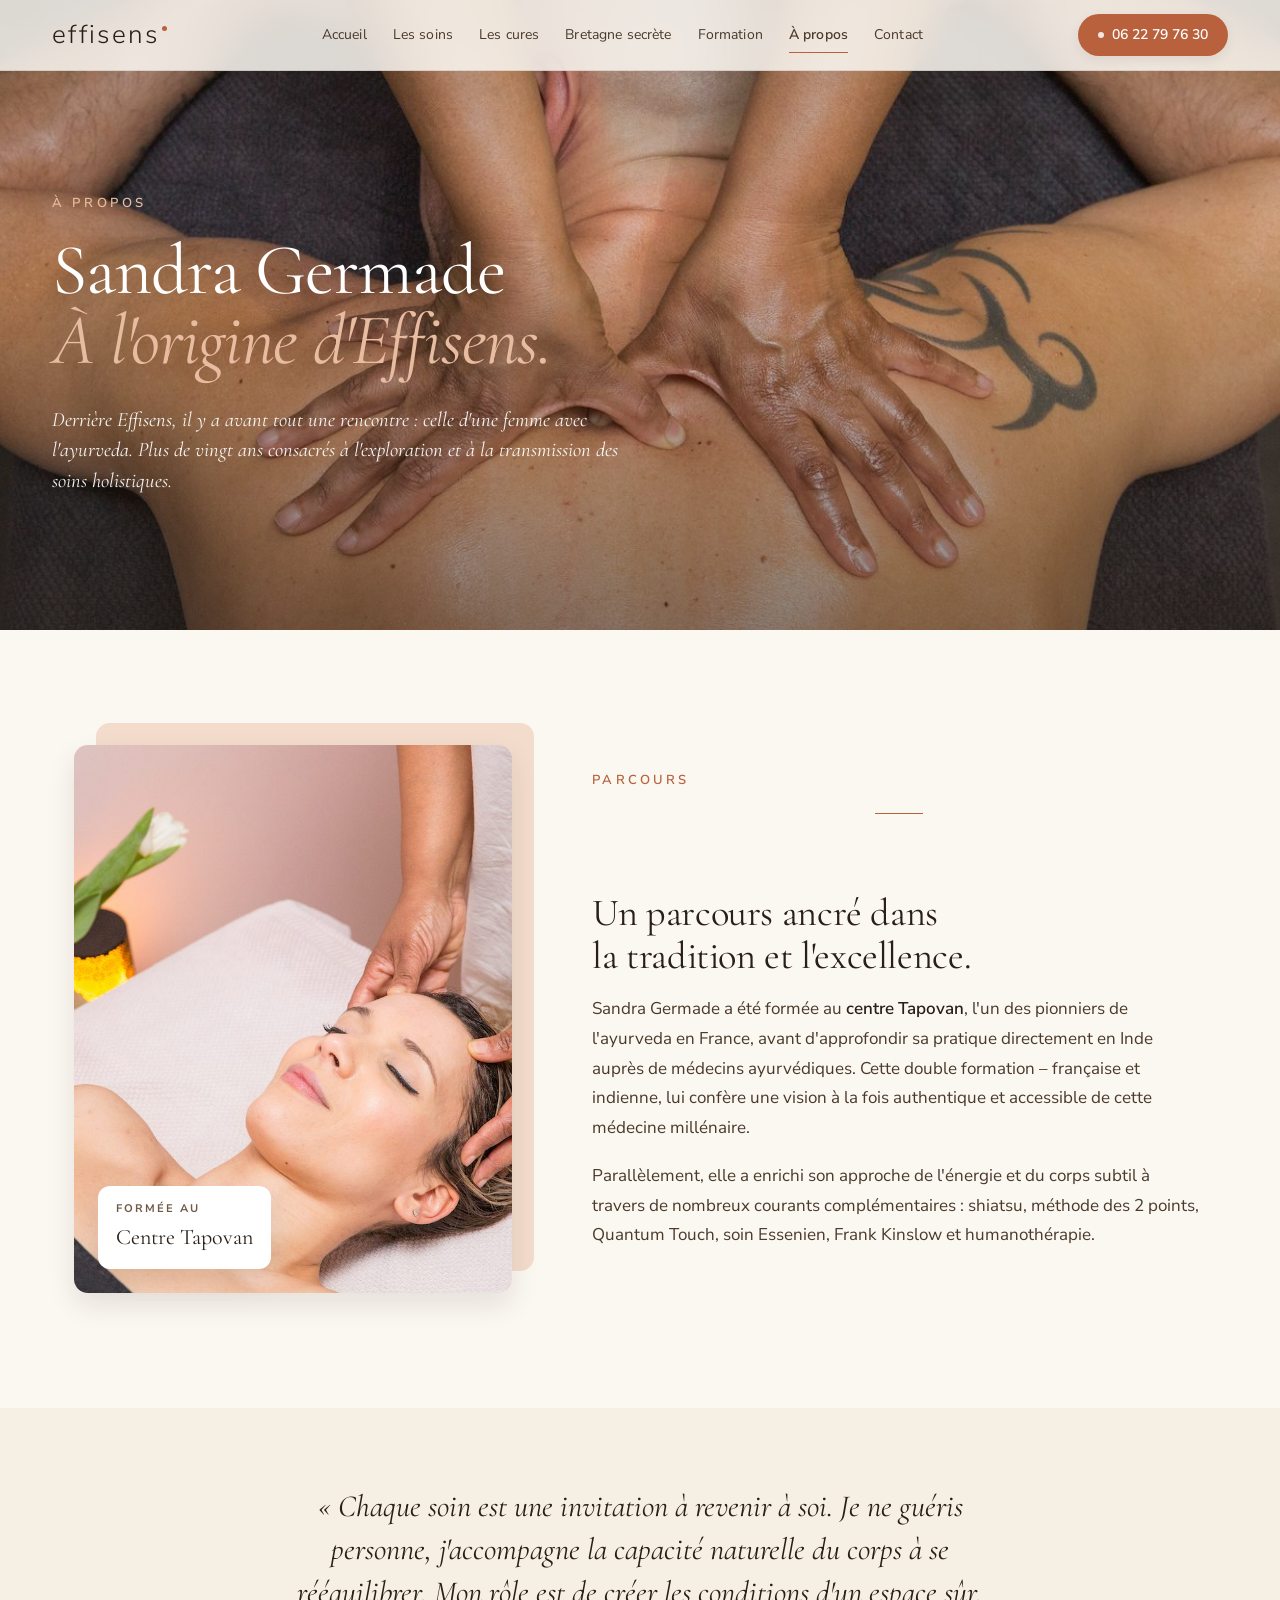
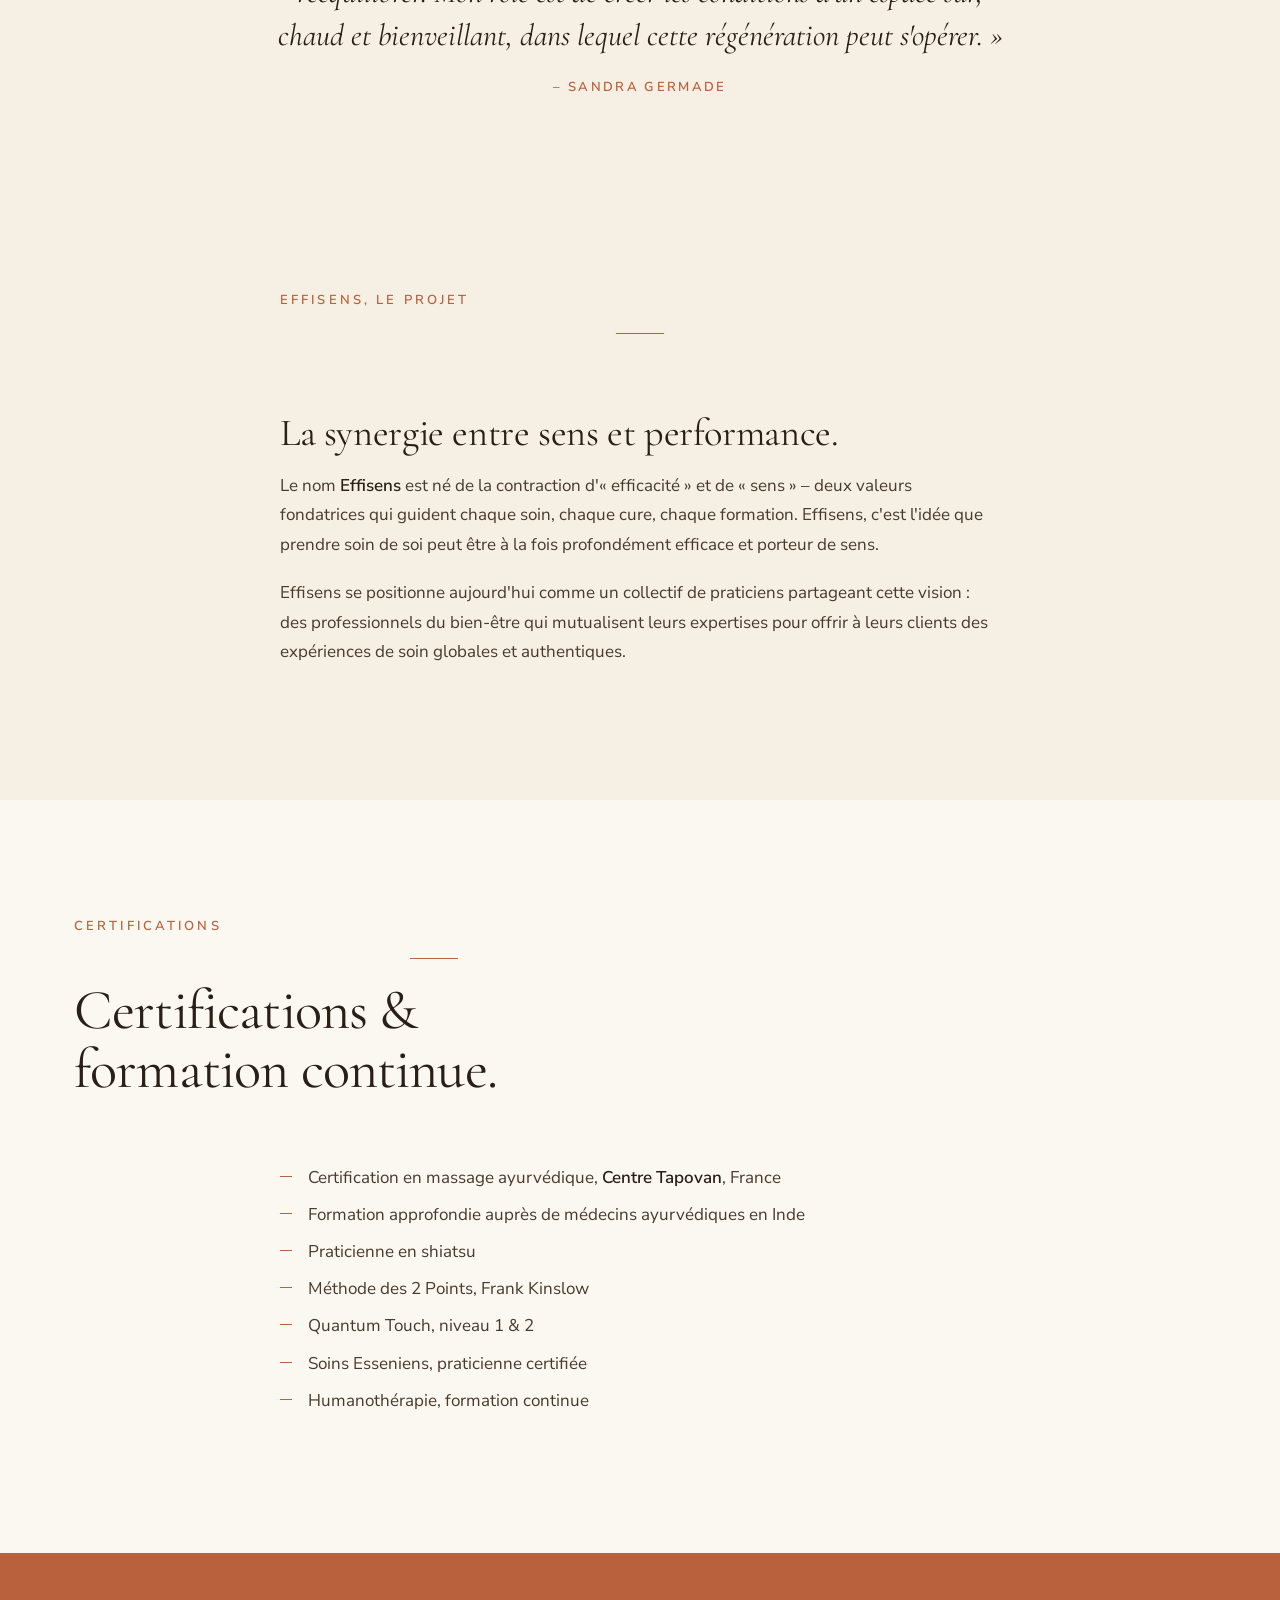
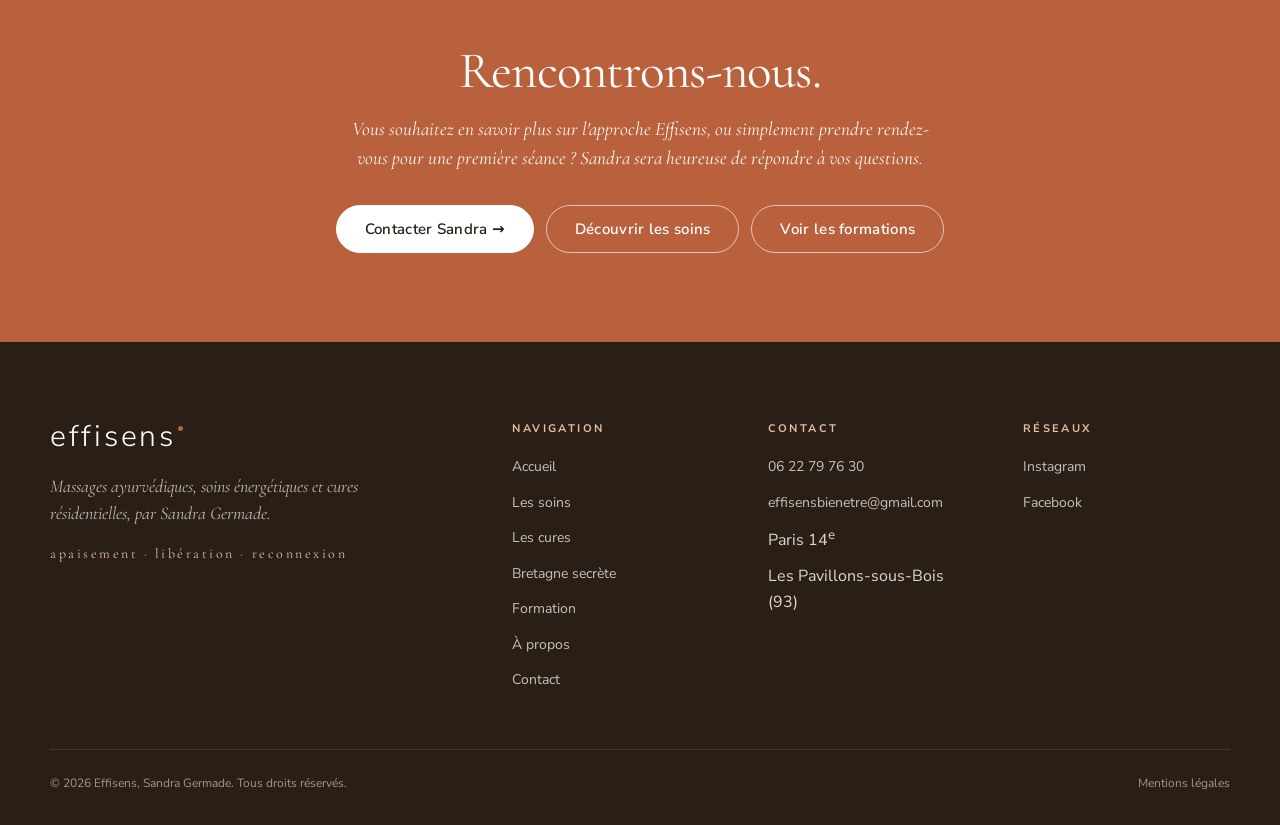
==== a-propos.html @ 68554e36 "Add files via upload" ====
<!doctype html>
<html lang="fr">
<head>
  <meta charset="utf-8">
  <title>Sandra Germade – Praticienne Ayurvéda &amp; Shiatsu | Effisens</title>
  <meta name="description" content="Découvrez le parcours de Sandra Germade, praticienne certifiée en ayurveda et shiatsu depuis plus de 20 ans, fondatrice d'Effisens. Une approche holistique ancrée dans une passion profonde pour l'humain.">
  <meta name="viewport" content="width=device-width, initial-scale=1">
  <link rel="canonical" href="https://www.effisens.fr/a-propos">
  <link rel="icon" type="image/png" href="assets/img/schirchampi-icon.png">
  <link rel="stylesheet" href="assets/css/site.css">

  <meta property="og:type" content="profile">
  <meta property="og:locale" content="fr_FR">
  <meta property="og:site_name" content="Effisens">
  <meta property="og:title" content="Sandra Germade, À l'origine d'Effisens">
  <meta property="og:description" content="Praticienne ayurvéda et shiatsu depuis plus de 20 ans, formée au Centre Tapovan et en Inde.">
  <meta property="og:url" content="https://www.effisens.fr/a-propos">
  <meta property="og:image" content="https://www.effisens.fr/assets/img/photos/sandra-studio-1.jpg">

  <script type="application/ld+json">
  {
    "@context": "https://schema.org",
    "@type": "Person",
    "name": "Sandra Germade",
    "jobTitle": "Massothérapeute énergéticienne",
    "worksFor": { "@type": "Organization", "name": "Effisens", "url": "https://www.effisens.fr/" },
    "alumniOf": { "@type": "EducationalOrganization", "name": "Centre Tapovan" },
    "knowsAbout": ["Ayurveda", "Shiatsu", "Massage Abhyanga", "Méthode des 2 Points", "Quantum Touch", "Soins esseniens", "Humanothérapie"],
    "image": "https://www.effisens.fr/assets/img/hero-portrait.jpg"
  }
  </script>
</head>
<body>

  <header class="header solid">
    <div class="row">
      <a href="index.html" class="wordmark-link" aria-label="effisens, accueil">
        <span class="wordmark">effisens</span><span class="wordmark-dot"></span>
      </a>
      <nav class="nav" aria-label="Navigation principale">
        <a href="index.html">Accueil</a>
        <a href="les-soins.html">Les soins</a>
        <a href="les-cures.html">Les cures</a>
        <a href="bretagne-secrete.html">Bretagne secrète</a>
        <a href="formation.html">Formation</a>
        <a href="a-propos.html" class="active">À propos</a>
        <a href="contact.html">Contact</a>
      </nav>
      <a href="tel:+33622797630" class="cta-phone"><span class="dot"></span>06 22 79 76 30</a>
      <button class="nav-toggle" aria-label="Menu" aria-expanded="false">
        <svg width="24" height="24" viewBox="0 0 24 24" fill="none" stroke="currentColor" stroke-width="1.6" stroke-linecap="round"><path d="M4 7h16M4 12h16M4 17h16"/></svg>
      </button>
    </div>
  </header>

  <section class="hero hero--short">
    <img class="hero__bg" src="assets/img/photos/sandra-studio-1.jpg" alt="">
    <div class="hero__overlay"></div>
    <div class="hero__inner">
      <div class="hero__body">
        <p class="hero__eyebrow reveal">à propos</p>
        <h1 class="hero__title reveal" style="font-size:clamp(40px,5.6vw,84px)">Sandra Germade<br><em>À l'origine d'Effisens.</em></h1>
        <p class="hero__lede reveal">
          Derrière Effisens, il y a avant tout une rencontre : celle d'une femme avec l'ayurveda.
          Plus de vingt ans consacrés à l'exploration et à la transmission des soins holistiques.
        </p>
      </div>
    </div>
  </section>

  <!-- PARCOURS -->
  <section class="section section--paper">
    <div class="container">
      <div class="split">
        <div class="split-media reveal">
          <div class="accent-bg" aria-hidden="true"></div>
          <img src="assets/img/photos/schirchampi-4.jpg" alt="Portrait de Sandra Germade au travail">
          <div class="badge">
            <div class="label">formée au</div>
            <div class="value">Centre Tapovan</div>
          </div>
        </div>
        <div class="prose reveal">
          <div class="opener" style="max-width:none">
            <div class="eyebrow">parcours</div>
            <hr class="rule">
            <h2>Un parcours ancré dans la tradition et l'excellence.</h2>
          </div>
          <p>
            Sandra Germade a été formée au <strong>centre Tapovan</strong>, l'un des pionniers de l'ayurveda en France,
            avant d'approfondir sa pratique directement en Inde auprès de médecins ayurvédiques. Cette double formation –
            française et indienne, lui confère une vision à la fois authentique et accessible de cette médecine millénaire.
          </p>
          <p>
            Parallèlement, elle a enrichi son approche de l'énergie et du corps subtil à travers de nombreux courants complémentaires :
            shiatsu, méthode des 2 points, Quantum Touch, soin Essenien, Frank Kinslow et humanothérapie.
          </p>
        </div>
      </div>
    </div>
  </section>

  <!-- PHILOSOPHIE -->
  <section class="pull-quote">
    <blockquote>
      «&nbsp;Chaque soin est une invitation à revenir à soi. Je ne guéris personne, j'accompagne la capacité naturelle du corps à se rééquilibrer.
      Mon rôle est de créer les conditions d'un espace sûr, chaud et bienveillant, dans lequel cette régénération peut s'opérer.&nbsp;»
    </blockquote>
    <cite>– Sandra Germade</cite>
  </section>

  <!-- EFFISENS, LE PROJET -->
  <section class="section section--paper-2">
    <div class="container">
      <div class="container-narrow prose reveal" style="padding:0">
        <div class="opener" style="max-width:none">
          <div class="eyebrow">effisens, le projet</div>
          <hr class="rule">
          <h2>La synergie entre sens et performance.</h2>
        </div>
        <p>
          Le nom <strong>Effisens</strong> est né de la contraction d'«&nbsp;efficacité&nbsp;» et de «&nbsp;sens&nbsp;» –
          deux valeurs fondatrices qui guident chaque soin, chaque cure, chaque formation. Effisens, c'est l'idée que prendre soin de soi
          peut être à la fois profondément efficace et porteur de sens.
        </p>
        <p>
          Effisens se positionne aujourd'hui comme un collectif de praticiens partageant cette vision : des professionnels du bien-être
          qui mutualisent leurs expertises pour offrir à leurs clients des expériences de soin globales et authentiques.
        </p>
      </div>
    </div>
  </section>

  <!-- CERTIFICATIONS -->
  <section class="section section--paper">
    <div class="container">
      <div class="opener reveal">
        <div class="eyebrow">certifications</div>
        <hr class="rule">
        <h2>Certifications &amp; formation continue.</h2>
      </div>
      <div class="spacer-md"></div>
      <div class="container-narrow prose reveal" style="padding:0">
        <ul>
          <li>Certification en massage ayurvédique, <strong>Centre Tapovan</strong>, France</li>
          <li>Formation approfondie auprès de médecins ayurvédiques en Inde</li>
          <li>Praticienne en shiatsu</li>
          <li>Méthode des 2 Points, Frank Kinslow</li>
          <li>Quantum Touch, niveau 1 &amp; 2</li>
          <li>Soins Esseniens, praticienne certifiée</li>
          <li>Humanothérapie, formation continue</li>
        </ul>
      </div>
    </div>
  </section>

  <!-- CTA -->
  <section class="cta-strip">
    <h2>Rencontrons-nous.</h2>
    <p>Vous souhaitez en savoir plus sur l'approche Effisens, ou simplement prendre rendez-vous pour une première séance&nbsp;? Sandra sera heureuse de répondre à vos questions.</p>
    <div class="btns">
      <a class="btn btn-secondary" href="contact.html" style="background:#fff;color:var(--ink-900);border-color:#fff">Contacter Sandra  →</a>
      <a class="btn btn-ghost-light" href="les-soins.html">Découvrir les soins</a>
      <a class="btn btn-ghost-light" href="formation.html">Voir les formations</a>
    </div>
  </section>

  <footer class="footer">
    <div class="footer-inner">
      <div class="brand">
        <a href="index.html" class="wordmark-link" aria-label="effisens, accueil">
          <span class="wordmark" style="color:#fff">effisens</span><span class="wordmark-dot"></span>
        </a>
        <p class="tagline">Massages ayurvédiques, soins énergétiques et cures résidentielles, par Sandra Germade.</p>
        <p class="mantra">apaisement · libération · reconnexion</p>
      </div>
      <div>
        <h4>Navigation</h4>
        <ul>
          <li><a href="index.html">Accueil</a></li>
          <li><a href="les-soins.html">Les soins</a></li>
          <li><a href="les-cures.html">Les cures</a></li>
          <li><a href="bretagne-secrete.html">Bretagne secrète</a></li>
          <li><a href="formation.html">Formation</a></li>
          <li><a href="a-propos.html">À propos</a></li>
          <li><a href="contact.html">Contact</a></li>
        </ul>
      </div>
      <div>
        <h4>Contact</h4>
        <ul>
          <li><a href="tel:+33622797630">06 22 79 76 30</a></li>
          <li><a href="mailto:effisensbienetre@gmail.com">effisensbienetre@gmail.com</a></li>
          <li>Paris 14<sup>e</sup></li>
          <li>Les Pavillons-sous-Bois (93)</li>
        </ul>
      </div>
      <div>
        <h4>Réseaux</h4>
        <ul>
          <li><a href="https://www.instagram.com/effisensbienetre" target="_blank" rel="noopener">Instagram</a></li>
          <li><a href="https://www.facebook.com/effisens" target="_blank" rel="noopener">Facebook</a></li>
        </ul>
      </div>
    </div>
    <div class="footer-bottom">
      <div>© <span id="year"></span> Effisens, Sandra Germade. Tous droits réservés.</div>
      <div><a href="mentions-legales.html">Mentions légales</a></div>
    </div>
  </footer>

  <script>document.getElementById('year').textContent = new Date().getFullYear();</script>
  <script src="assets/js/site.js" defer></script>
</body>
</html>
---- assets/css/site.css ----
/* ============================================================
   Effisens, Site stylesheet
   Built on tokens.css (Effisens Design System).
   ============================================================ */

@import url('./tokens.css');

/* ---------------- Reset / base ---------------- */
*, *::before, *::after { box-sizing: border-box; }
html { scroll-behavior: smooth; }
body {
  margin: 0;
  padding: 0;
  background: var(--paper);
  color: var(--fg-1);
  font-family: var(--font-body);
  -webkit-font-smoothing: antialiased;
  text-rendering: optimizeLegibility;
}
img { max-width: 100%; display: block; }
button { font-family: inherit; }
section[id] { scroll-margin-top: 88px; }

/* ---------------- Container & rhythm ---------------- */
.container { max-width: 1180px; margin: 0 auto; padding: 0 24px; }
.container-narrow { max-width: 760px; margin: 0 auto; padding: 0 24px; }

.section { padding: clamp(64px, 9vw, 128px) 0; }
.section--paper { background: var(--paper); }
.section--paper-2 { background: var(--paper-2); }
.section--ink { background: var(--ink-900); color: var(--paper); }
.section--ink h1, .section--ink h2, .section--ink h3, .section--ink h4 { color: #fff; }

/* ---------------- Section opener (eyebrow + rule + title + lede) ---------------- */
.opener { display: flex; flex-direction: column; gap: 14px; max-width: 720px; }
.opener.center { align-items: center; text-align: center; margin: 0 auto; max-width: 760px; }
.opener .eyebrow {
  font-family: var(--font-body);
  font-size: 13px;
  font-weight: 600;
  letter-spacing: 0.24em;
  text-transform: uppercase;
  color: var(--accent);
}
.opener .rule { width: 48px; height: 1px; background: var(--accent); border: 0; }
.opener h1, .opener h2 {
  font-family: var(--font-display);
  font-weight: 400;
  font-size: clamp(34px, 4.4vw, 60px);
  line-height: 1.05;
  letter-spacing: -0.015em;
  margin: 0;
  color: var(--fg-1);
  text-wrap: balance;
}
.opener .lede {
  font-family: var(--font-display);
  font-style: italic;
  font-size: clamp(18px, 1.4vw, 22px);
  line-height: 1.5;
  color: var(--fg-2);
  margin: 0;
  max-width: 620px;
}
.section--ink .opener .eyebrow,
.section--ink .opener .rule { color: var(--terracotta-200); background: var(--terracotta-200); }
.section--ink .opener .lede { color: rgba(255,255,255,0.85); }

/* ---------------- Header ---------------- */
.header {
  position: fixed; top: 0; left: 0; right: 0; z-index: 80;
  background: rgba(251, 247, 241, 0);
  border-bottom: 1px solid transparent;
  transition: background 280ms var(--ease-out),
              border-color 280ms var(--ease-out),
              backdrop-filter 280ms var(--ease-out),
              padding 280ms var(--ease-out);
}
.header.scrolled,
.header.solid {
  background: rgba(251, 247, 241, 0.86);
  backdrop-filter: blur(14px);
  -webkit-backdrop-filter: blur(14px);
  border-bottom: 1px solid var(--border-1);
}
.header .row {
  max-width: 1240px; margin: 0 auto;
  padding: 22px 32px;
  display: flex; align-items: center; justify-content: space-between; gap: 24px;
  transition: padding 280ms var(--ease-out);
}
.header.scrolled .row,
.header.solid .row { padding: 14px 32px; }
.wordmark-link { display: inline-flex; align-items: flex-start; gap: 2px; text-decoration: none; line-height: 1; }
.wordmark {
  font-family: var(--font-body);
  font-weight: 300;
  font-size: 30px;
  letter-spacing: 0.09em;
  text-transform: lowercase;
  color: var(--ink-900);
  transition: color 280ms var(--ease-out), font-size 280ms var(--ease-out);
}
.wordmark-dot {
  width: 5px; height: 5px; border-radius: 50%;
  background: var(--terracotta-500);
  margin-top: 4px;
}
.header.transparent-light .wordmark { color: #fff; text-shadow: 0 1px 12px rgba(0,0,0,0.25); }
.header.scrolled .wordmark,
.header.solid .wordmark { color: var(--ink-900); font-size: 26px; text-shadow: none; }

.nav { display: flex; gap: 26px; align-items: center; }
.nav a {
  font-family: var(--font-body);
  font-size: 14px;
  font-weight: 400;
  letter-spacing: 0.01em;
  color: var(--fg-2);
  text-decoration: none;
  padding: 6px 0;
  border-bottom: 1px solid transparent;
  transition: color 220ms var(--ease-out), border-color 220ms var(--ease-out);
}
.header.transparent-light .nav a { color: rgba(255,255,255,0.92); text-shadow: 0 1px 8px rgba(0,0,0,0.25); }
.header.scrolled .nav a,
.header.solid .nav a { color: var(--fg-2); text-shadow: none; }
.nav a:hover { color: var(--accent); }
.nav a.active { color: var(--accent); font-weight: 600; border-bottom-color: var(--accent); }

.cta-phone {
  display: inline-flex; align-items: center; gap: 8px;
  font-family: var(--font-body); font-size: 14px; font-weight: 600;
  color: #fff; background: var(--accent);
  padding: 10px 20px; border-radius: 999px;
  text-decoration: none; box-shadow: var(--shadow-2);
  transition: background 220ms var(--ease-out);
}
.cta-phone:hover { background: var(--accent-hover); color: #fff; text-decoration: none; }
.cta-phone .dot { width: 6px; height: 6px; border-radius: 50%; background: rgba(255,255,255,0.85); }

/* Mobile nav toggle */
.nav-toggle {
  display: none;
  background: none; border: 0; padding: 8px; cursor: pointer;
  color: var(--fg-1);
}
.nav-toggle svg { display: block; }
.header.transparent-light .nav-toggle { color: #fff; }

@media (max-width: 880px) {
  .nav { display: none; }
  .cta-phone { display: none; }
  .nav-toggle { display: inline-flex; }
  .header .row { padding: 16px 20px; }
  .nav.open {
    display: flex; flex-direction: column; gap: 0;
    position: absolute; top: 100%; left: 0; right: 0;
    background: var(--paper); border-bottom: 1px solid var(--border-1);
    padding: 12px 20px 20px;
  }
  .nav.open a {
    padding: 12px 0; border-bottom: 1px solid var(--border-1);
    color: var(--fg-1);
  }
  .nav.open a:last-child { border-bottom: 0; }
}

/* ---------------- Buttons ---------------- */
.btn {
  display: inline-flex; align-items: center; gap: 10px;
  font-family: var(--font-body); font-weight: 600; font-size: 15px;
  padding: 14px 28px; border-radius: 999px; border: 1px solid transparent;
  cursor: pointer; text-decoration: none;
  transition: background 220ms var(--ease-out), color 220ms var(--ease-out),
              border-color 220ms var(--ease-out), box-shadow 220ms var(--ease-out);
  letter-spacing: 0.02em; line-height: 1.2;
}
.btn-primary { background: var(--accent); color: #fff; box-shadow: 0 10px 30px -8px rgba(185,97,60,0.45); }
.btn-primary:hover { background: var(--accent-hover); color: #fff; text-decoration: none; }
.btn-secondary { background: var(--paper-2); color: var(--ink-900); border-color: var(--ink-900); }
.btn-secondary:hover { background: var(--ink-900); color: #fff; text-decoration: none; }
.btn-ghost { background: transparent; color: var(--fg-1); border-color: var(--border-2); }
.btn-ghost:hover { color: var(--accent); border-color: var(--accent); text-decoration: none; }
.btn-ghost-light { background: transparent; color: #fff; border-color: rgba(255,255,255,0.6); }
.btn-ghost-light:hover { background: rgba(255,255,255,0.1); color: #fff; text-decoration: none; }

/* ---------------- Hero (per-page) ---------------- */
.hero {
  position: relative;
  min-height: 100vh;
  overflow: hidden;
  background: var(--ink-900);
  isolation: isolate;
}
.hero--short { min-height: 70vh; }
.hero__bg {
  position: absolute; inset: 0;
  width: 100%; height: 100%;
  object-fit: cover;
  transform: scale(1.04);
  z-index: -2;
}
.hero__overlay {
  position: absolute; inset: 0;
  background: linear-gradient(180deg, rgba(42,31,23,0.35) 0%, rgba(42,31,23,0.15) 35%, rgba(42,31,23,0.55) 100%);
  z-index: -1;
}
.hero__inner {
  position: relative;
  max-width: 1240px; margin: 0 auto;
  padding: 0 32px;
  min-height: inherit;
  display: flex; align-items: flex-end;
  color: #fff;
}
.hero--short .hero__inner { align-items: center; padding-top: 140px; padding-bottom: 80px; min-height: 70vh; }
.hero__body { max-width: 780px; padding-bottom: 96px; }
.hero--short .hero__body { padding-bottom: 0; }
.hero__eyebrow {
  font-family: var(--font-body); font-size: 13px; font-weight: 600;
  letter-spacing: 0.28em; text-transform: uppercase;
  color: var(--terracotta-200);
  margin: 0 0 22px;
}
.hero__title {
  font-family: var(--font-display); font-weight: 400;
  font-size: clamp(46px, 7vw, 112px); line-height: 0.98;
  letter-spacing: -0.015em; margin: 0;
  color: #fff;
  text-shadow: 0 2px 30px rgba(0,0,0,0.2);
  text-wrap: balance;
}
.hero__title em { font-style: italic; color: var(--terracotta-200); }
.hero__lede {
  font-family: var(--font-display); font-style: italic;
  font-size: clamp(18px, 1.6vw, 26px); line-height: 1.5;
  margin: 28px 0 0; max-width: 600px;
  color: rgba(255,255,255,0.94);
}
.hero__ctas { display: flex; gap: 14px; flex-wrap: wrap; margin-top: 40px; }

/* ---------------- Cards ---------------- */
.cards-grid { display: grid; gap: 24px; }
.cards-grid--3 { grid-template-columns: repeat(3, 1fr); }
.cards-grid--2 { grid-template-columns: repeat(2, 1fr); }
.cards-grid--4 { grid-template-columns: repeat(4, 1fr); }
@media (max-width: 980px) {
  .cards-grid--3, .cards-grid--4 { grid-template-columns: repeat(2, 1fr); }
}
@media (max-width: 640px) {
  .cards-grid--2, .cards-grid--3, .cards-grid--4 { grid-template-columns: 1fr; }
}

.card {
  background: #fff;
  border: 1px solid var(--border-1);
  border-radius: 14px;
  box-shadow: var(--shadow-2);
  overflow: hidden;
  display: flex; flex-direction: column;
  transition: box-shadow var(--dur-base) var(--ease-out);
}
.card:hover { box-shadow: var(--shadow-3); }
.card__media { overflow: hidden; aspect-ratio: 4 / 3; }
.card__media img {
  width: 100%; height: 100%; object-fit: cover;
  transition: transform var(--dur-slow) var(--ease-out);
}
.card:hover .card__media img { transform: scale(1.04); }
.card__body { padding: 24px 26px 28px; display: flex; flex-direction: column; gap: 10px; flex: 1; }
.card__eyebrow {
  font-family: var(--font-body); font-size: 11px; font-weight: 700;
  letter-spacing: 0.22em; text-transform: uppercase;
  color: var(--accent);
}
.card__title {
  font-family: var(--font-display); font-weight: 500;
  font-size: 28px; line-height: 1.15;
  margin: 0; color: var(--fg-1);
}
.card__body p {
  font-family: var(--font-body); font-size: 15px; line-height: 1.7;
  color: var(--fg-2); margin: 0;
}
.card__meta {
  display: flex; align-items: center; gap: 10px;
  margin-top: 8px;
  font-size: 13px; font-weight: 600;
  color: var(--accent); letter-spacing: 0.02em;
}
.card__meta .pip {
  width: 4px; height: 4px; border-radius: 50%;
  background: var(--terracotta-300);
}
.card__cta {
  margin-top: 8px;
  font-family: var(--font-body); font-size: 14px; font-weight: 600;
  color: var(--accent); text-decoration: none;
}
.card__cta:hover { text-decoration: underline; text-underline-offset: 3px; }

/* ---------------- Prose / Long-form ---------------- */
.prose { max-width: 720px; }
.prose h2 {
  font-family: var(--font-display); font-weight: 400;
  font-size: clamp(28px, 3vw, 40px);
  line-height: 1.12; margin: 56px 0 16px;
  letter-spacing: -0.01em; color: var(--fg-1);
}
.prose h3 {
  font-family: var(--font-display); font-weight: 500;
  font-size: clamp(22px, 2vw, 28px);
  margin: 36px 0 12px; color: var(--fg-1); line-height: 1.25;
}
.prose p {
  font-family: var(--font-body); font-size: 17px;
  line-height: 1.75; color: var(--fg-2);
  margin: 0 0 18px; text-wrap: pretty;
}
.prose ul {
  list-style: none; padding: 0; margin: 0 0 24px;
  display: flex; flex-direction: column; gap: 10px;
}
.prose ul li {
  font-family: var(--font-body); font-size: 17px; line-height: 1.6;
  color: var(--fg-2); padding-left: 28px; position: relative;
}
.prose ul li::before {
  content: ""; position: absolute; left: 0; top: 12px;
  width: 12px; height: 1px; background: var(--accent);
}
.prose strong { color: var(--fg-1); font-weight: 600; }
.prose a { color: var(--accent); text-decoration: none; border-bottom: 1px solid var(--accent-soft); }
.prose a:hover { border-bottom-color: var(--accent); }

.prose-meta {
  font-family: var(--font-body); font-size: 14px; font-weight: 600;
  color: var(--accent); letter-spacing: 0.02em;
  margin: 8px 0 24px;
}
.prose-meta .pip { display: inline-block; width: 4px; height: 4px; border-radius: 50%; background: var(--terracotta-300); margin: 0 10px; vertical-align: middle; }

/* ---------------- Two-column layouts ---------------- */
.split {
  display: grid;
  grid-template-columns: 5fr 7fr;
  gap: 80px;
  align-items: center;
}
.split--reverse { grid-template-columns: 7fr 5fr; }
@media (max-width: 880px) {
  .split, .split--reverse { grid-template-columns: 1fr; gap: 40px; }
}
.split-media { position: relative; }
.split-media img {
  width: 100%; aspect-ratio: 4 / 5;
  object-fit: cover; border-radius: 14px;
  box-shadow: var(--shadow-3);
}
.split-media .accent-bg {
  position: absolute; inset: -22px -22px 22px 22px;
  background: var(--terracotta-100); border-radius: 14px; z-index: 0;
}
.split-media img { position: relative; z-index: 1; }
.split-media .badge {
  position: absolute; bottom: 24px; left: 24px; z-index: 2;
  background: #fff; padding: 14px 18px; border-radius: 12px;
  box-shadow: var(--shadow-3);
}
.split-media .badge .label {
  font-family: var(--font-body); font-size: 11px; font-weight: 700;
  color: var(--fg-3); letter-spacing: 0.18em; text-transform: uppercase;
}
.split-media .badge .value {
  font-family: var(--font-display); font-size: 22px;
  color: var(--fg-1); margin-top: 2px;
}

/* ---------------- Stat chips ---------------- */
.stats { display: flex; gap: 14px; margin-top: 24px; flex-wrap: wrap; }
.stat {
  background: #fff; border-radius: 14px;
  padding: 16px 20px;
  border: 1px solid var(--border-1);
  box-shadow: var(--shadow-1);
  flex: 1; min-width: 130px;
}
.stat .num {
  font-family: var(--font-display); font-size: 28px;
  color: var(--accent); line-height: 1.1;
}
.stat .lab {
  font-family: var(--font-body); font-size: 12px;
  color: var(--fg-3); margin-top: 4px; letter-spacing: 0.02em;
}

/* ---------------- FAQ accordion ---------------- */
.faq { display: flex; flex-direction: column; max-width: 820px; margin: 0 auto; }
.faq details {
  border-bottom: 1px solid var(--border-1);
  padding: 22px 0;
}
.faq details summary {
  list-style: none;
  cursor: pointer;
  display: flex; align-items: center; justify-content: space-between; gap: 24px;
  font-family: var(--font-display); font-weight: 500;
  font-size: clamp(18px, 1.7vw, 22px);
  color: var(--fg-1);
  line-height: 1.3;
}
.faq details summary::-webkit-details-marker { display: none; }
.faq details summary::after {
  content: "+"; font-family: var(--font-body); font-weight: 300;
  font-size: 28px; color: var(--accent);
  transition: transform 240ms var(--ease-out);
}
.faq details[open] summary::after { content: "−"; }
.faq details p {
  font-family: var(--font-body); font-size: 16px; line-height: 1.7;
  color: var(--fg-2); margin: 14px 0 0; max-width: 720px;
}

/* ---------------- Newsletter / CTA strip ---------------- */
.cta-strip {
  background: var(--accent);
  color: #fff;
  padding: clamp(56px, 7vw, 96px) 24px;
  text-align: center;
}
.cta-strip h2 {
  font-family: var(--font-display); font-weight: 400;
  font-size: clamp(32px, 4vw, 52px); line-height: 1.1;
  margin: 0 0 16px; color: #fff;
  letter-spacing: -0.015em; text-wrap: balance;
}
.cta-strip p {
  font-family: var(--font-display); font-style: italic;
  font-size: clamp(18px, 1.5vw, 22px); line-height: 1.5;
  color: rgba(255,255,255,0.94);
  margin: 0 auto 32px; max-width: 600px;
}
.cta-strip .btns { display: flex; gap: 12px; justify-content: center; flex-wrap: wrap; }

/* ---------------- Forms ---------------- */
.form { display: grid; gap: 16px; max-width: 720px; }
.form-row { display: grid; grid-template-columns: 1fr 1fr; gap: 16px; }
@media (max-width: 640px) { .form-row { grid-template-columns: 1fr; } }
.field { display: flex; flex-direction: column; gap: 6px; }
.field label {
  font-family: var(--font-body); font-size: 11px; font-weight: 700;
  text-transform: uppercase; letter-spacing: 0.18em;
  color: var(--fg-3);
}
.field input, .field select, .field textarea {
  font-family: var(--font-body); font-size: 16px;
  padding: 14px 16px;
  border: 1px solid var(--border-2);
  border-radius: 8px;
  background: var(--paper);
  color: var(--fg-1);
  transition: border-color 200ms var(--ease-out), box-shadow 200ms var(--ease-out);
}
.field textarea { resize: vertical; min-height: 140px; }
.field input:focus, .field select:focus, .field textarea:focus {
  outline: none;
  border-color: var(--accent);
  box-shadow: 0 0 0 3px var(--accent-soft);
}

/* ---------------- Info grid ---------------- */
.info-grid {
  display: grid; grid-template-columns: repeat(2, 1fr); gap: 24px;
}
@media (max-width: 640px) { .info-grid { grid-template-columns: 1fr; } }
.info-card {
  background: var(--paper); border: 1px solid var(--border-1);
  border-radius: 14px; padding: 28px;
  display: flex; flex-direction: column; gap: 8px;
}
.info-card h3 {
  font-family: var(--font-display); font-weight: 500;
  font-size: 22px; margin: 0; color: var(--fg-1); line-height: 1.25;
}
.info-card .meta {
  font-family: var(--font-body); font-size: 11px; font-weight: 700;
  text-transform: uppercase; letter-spacing: 0.22em;
  color: var(--accent);
}
.info-card p {
  font-family: var(--font-body); font-size: 15px; line-height: 1.7;
  color: var(--fg-2); margin: 0;
}
.info-card a { color: var(--accent); }

/* ---------------- Timeline ---------------- */
.timeline { display: flex; flex-direction: column; }
.timeline .step {
  display: grid; grid-template-columns: 120px 1fr;
  gap: 32px;
  padding: 24px 0;
  border-bottom: 1px solid var(--border-1);
}
.timeline .step:last-child { border-bottom: 0; }
.timeline .step .time {
  font-family: var(--font-display); font-size: 26px;
  color: var(--accent);
}
.timeline .step h4 {
  font-family: var(--font-display); font-weight: 500;
  font-size: 22px; margin: 0 0 6px; color: var(--fg-1);
}
.timeline .step p {
  font-family: var(--font-body); font-size: 15px; line-height: 1.7;
  color: var(--fg-2); margin: 0;
}
@media (max-width: 640px) {
  .timeline .step { grid-template-columns: 1fr; gap: 6px; }
}

/* ---------------- Pillars (3 image cards) ---------------- */
.pillars { display: grid; grid-template-columns: repeat(3, 1fr); gap: 24px; margin-top: 64px; }
@media (max-width: 880px) { .pillars { grid-template-columns: 1fr; } }

/* ---------------- Quote / testimonial ---------------- */
.quote {
  background: #fff; border: 1px solid var(--border-1);
  border-radius: 14px; box-shadow: var(--shadow-2);
  padding: 32px;
}
.quote blockquote {
  margin: 0; font-family: var(--font-display); font-style: italic;
  font-size: clamp(18px, 1.7vw, 22px); line-height: 1.6;
  color: var(--fg-1); text-wrap: pretty;
}
.quote .src {
  margin-top: 16px;
  font-family: var(--font-body); font-size: 13px; font-weight: 600;
  color: var(--accent); letter-spacing: 0.04em;
}

/* ---------------- Footer ---------------- */
.footer {
  background: var(--ink-900);
  color: rgba(251,247,241,0.85);
  padding: 80px 24px 32px;
}
.footer-inner {
  max-width: 1180px; margin: 0 auto;
  display: grid; grid-template-columns: 2fr 1fr 1fr 1fr;
  gap: 48px;
}
@media (max-width: 880px) {
  .footer-inner { grid-template-columns: 1fr 1fr; gap: 32px; }
}
@media (max-width: 520px) {
  .footer-inner { grid-template-columns: 1fr; }
}
.footer h4 {
  font-family: var(--font-body); font-size: 11px; font-weight: 700;
  letter-spacing: 0.22em; text-transform: uppercase;
  color: var(--terracotta-200);
  margin: 0 0 18px;
}
.footer ul { list-style: none; padding: 0; margin: 0; display: flex; flex-direction: column; gap: 10px; }
.footer a {
  font-family: var(--font-body); font-size: 14px;
  color: rgba(251,247,241,0.75); text-decoration: none;
  transition: color 200ms var(--ease-out);
}
.footer a:hover { color: var(--terracotta-200); text-decoration: none; }
.footer .brand .wordmark { color: #fff; }
.footer .tagline {
  font-family: var(--font-display); font-style: italic;
  font-size: 18px; line-height: 1.5;
  color: rgba(251,247,241,0.7);
  margin: 18px 0 0; max-width: 320px;
}
.footer .mantra {
  font-family: var(--font-display);
  font-size: 14px; letter-spacing: 0.18em;
  color: var(--terracotta-200); text-transform: lowercase;
  margin-top: 16px;
}
.footer-bottom {
  max-width: 1180px; margin: 56px auto 0;
  padding-top: 24px; border-top: 1px solid rgba(255,255,255,0.1);
  display: flex; justify-content: space-between; gap: 16px; flex-wrap: wrap;
  font-family: var(--font-body); font-size: 12px;
  color: rgba(251,247,241,0.55);
}
.footer-bottom a { font-size: 12px; color: rgba(251,247,241,0.55); }
.footer-bottom a:hover { color: var(--terracotta-200); }

/* ---------------- Reveal on scroll ---------------- */
.reveal {
  opacity: 0;
  transform: translateY(18px);
  transition: opacity 700ms var(--ease-out), transform 700ms var(--ease-out);
}
.reveal.shown { opacity: 1; transform: translateY(0); }

/* ---------------- Utilities ---------------- */
.center { text-align: center; }
.muted { color: var(--fg-3); }
.spacer-sm { height: 32px; }
.spacer-md { height: 64px; }
.spacer-lg { height: 96px; }

/* Quote block (full bleed sand) */
.pull-quote {
  background: var(--paper-2);
  padding: clamp(48px, 6vw, 96px) 24px;
  text-align: center;
}
.pull-quote blockquote {
  margin: 0 auto; max-width: 820px;
  font-family: var(--font-display); font-style: italic;
  font-size: clamp(22px, 2.4vw, 32px); line-height: 1.4;
  color: var(--fg-1); text-wrap: balance;
}
.pull-quote cite {
  display: block; margin-top: 20px; font-style: normal;
  font-family: var(--font-body); font-size: 13px; font-weight: 600;
  color: var(--accent); letter-spacing: 0.18em; text-transform: uppercase;
}
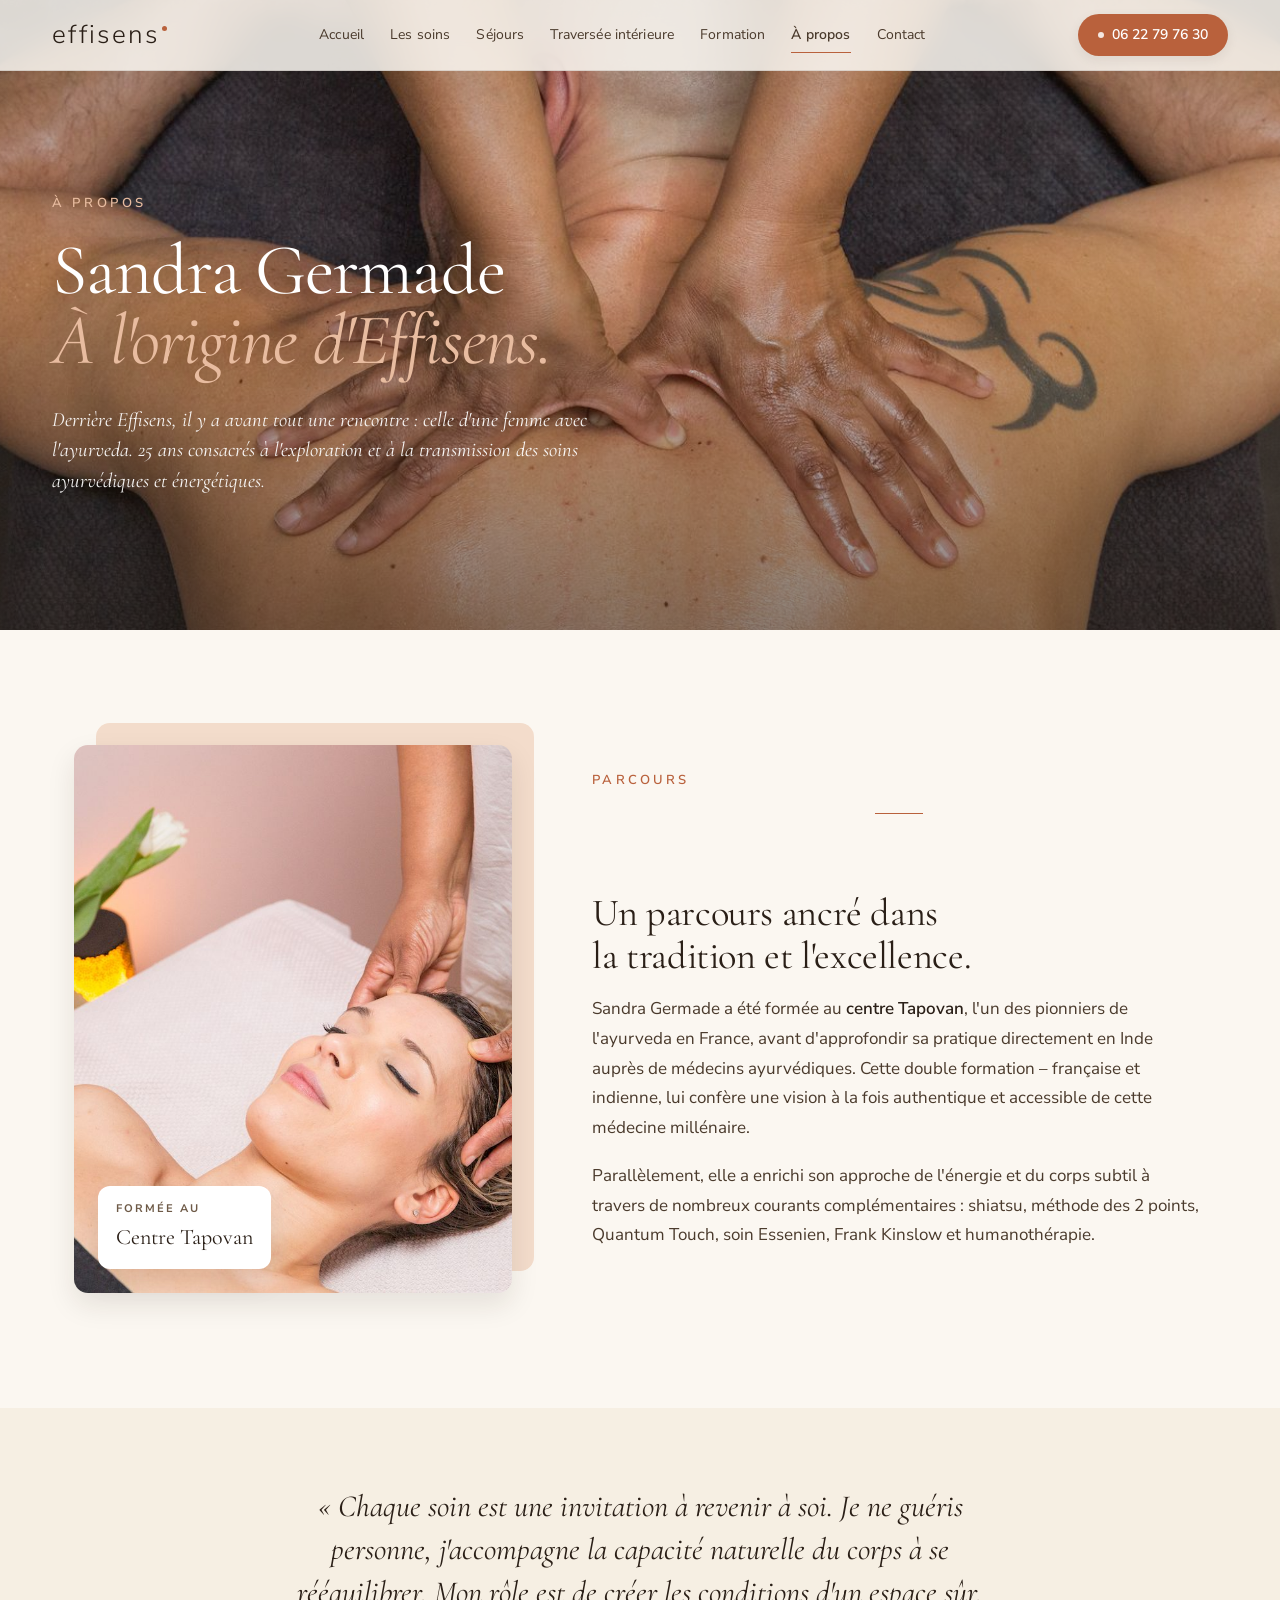
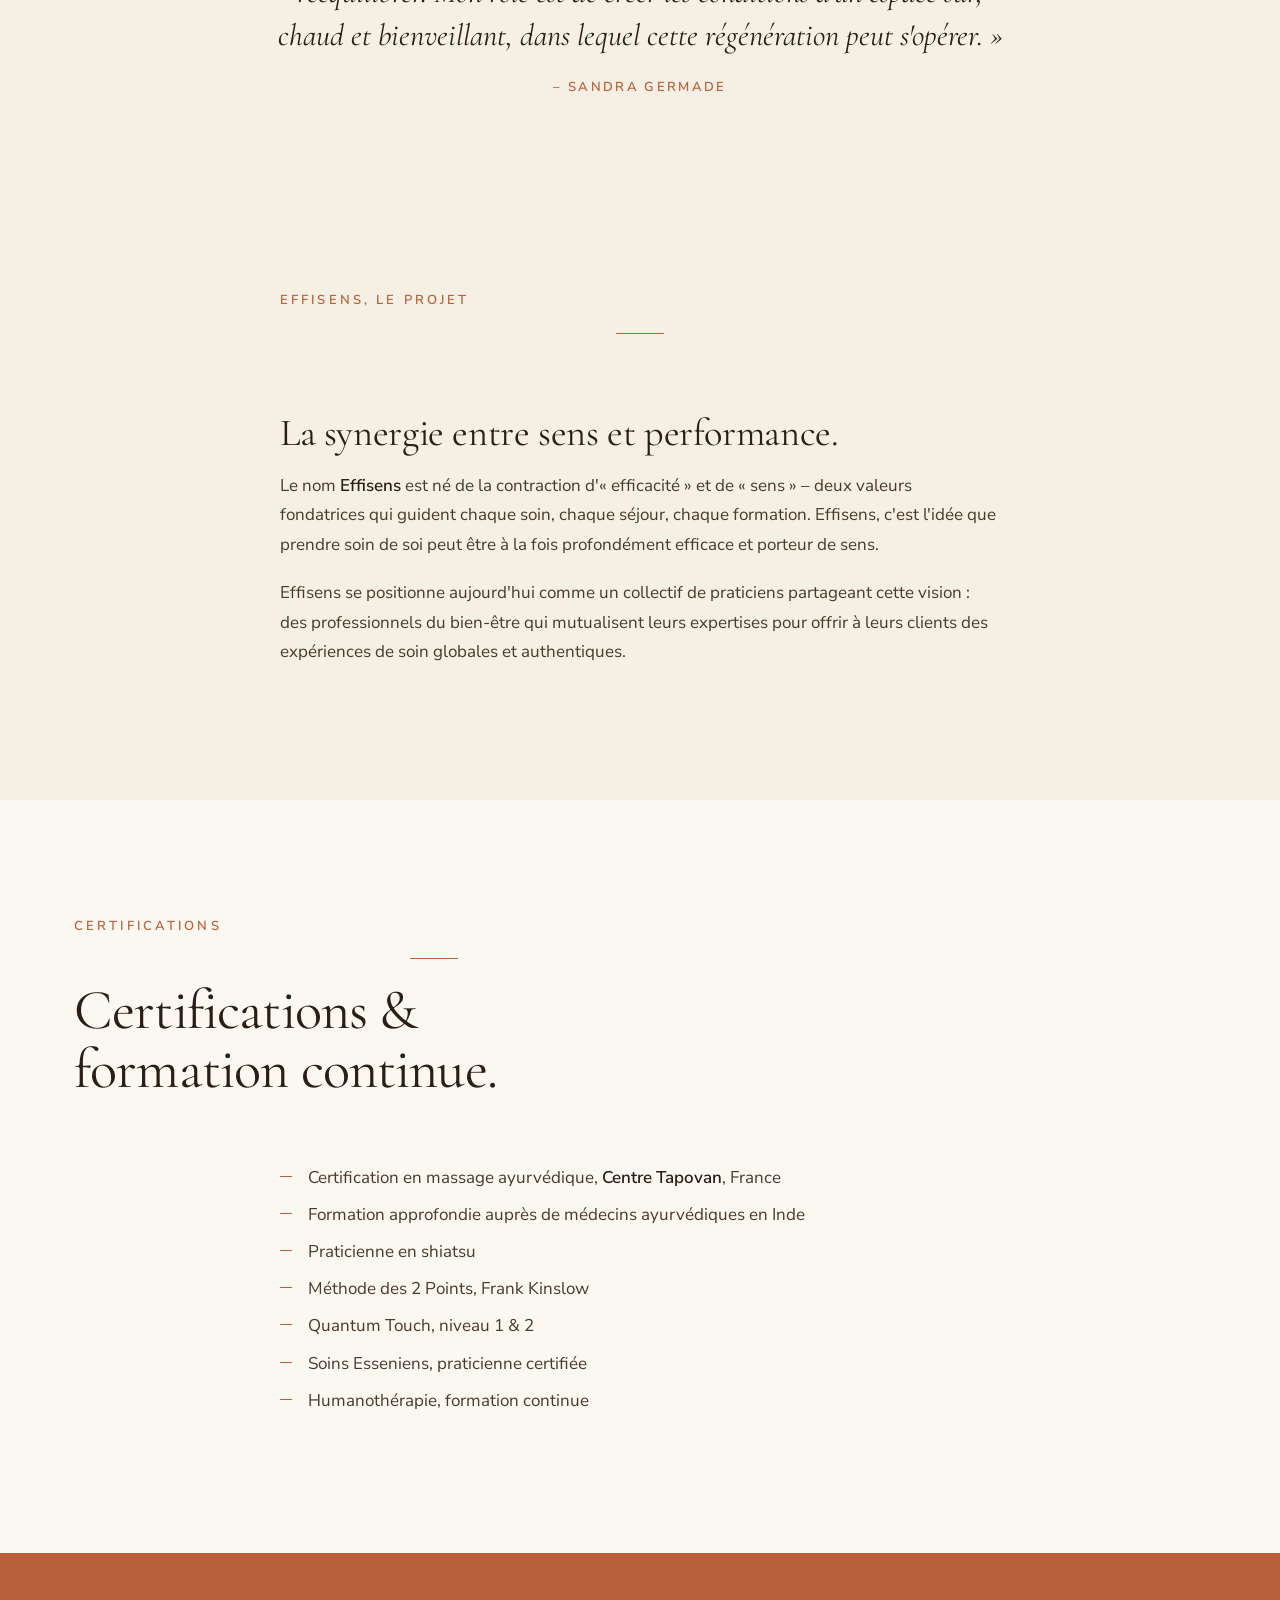
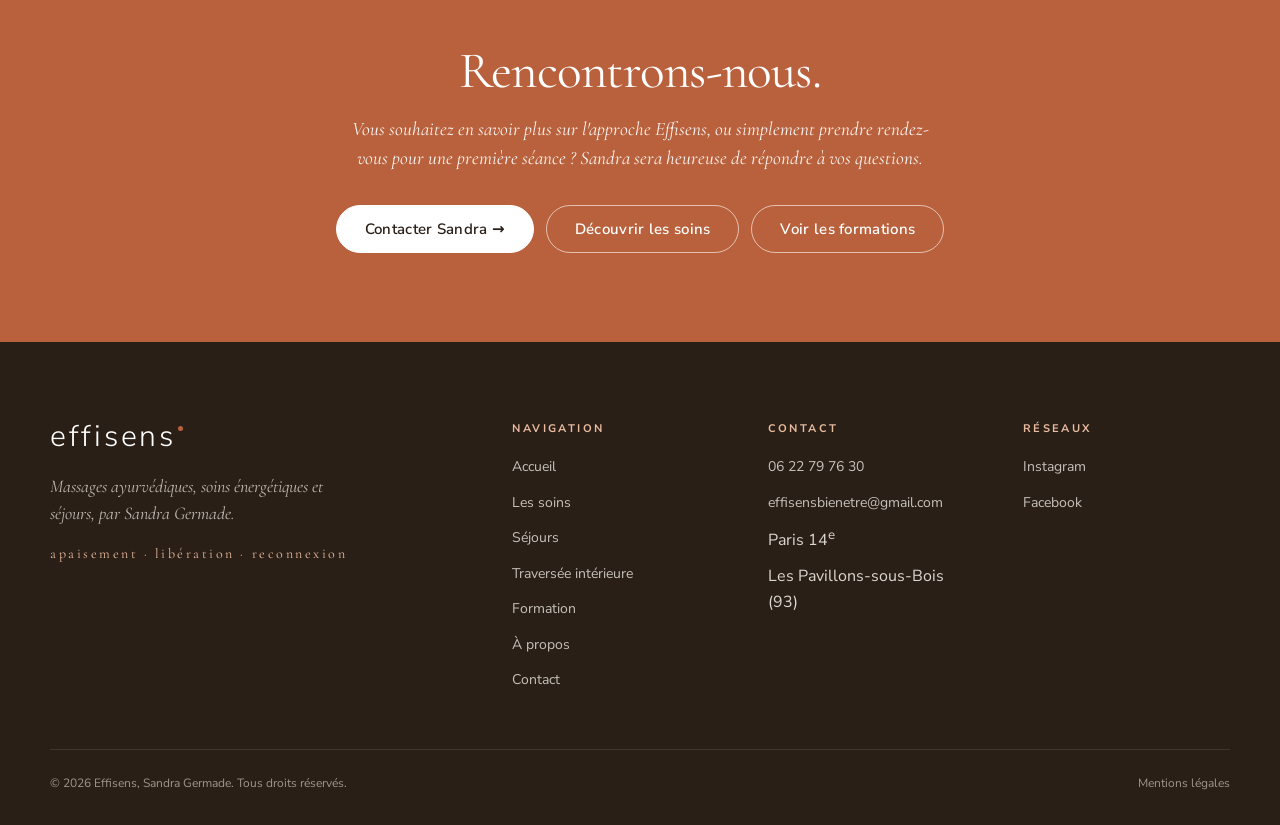
==== commit 480fd068: "Mise à jour des textes du site : soins, séjours, Traversée intérieure, formations" ====
--- a/a-propos.html
+++ b/a-propos.html
@@ -3,7 +3,7 @@
 <head>
   <meta charset="utf-8">
   <title>Sandra Germade – Praticienne Ayurvéda &amp; Shiatsu | Effisens</title>
-  <meta name="description" content="Découvrez le parcours de Sandra Germade, praticienne certifiée en ayurveda et shiatsu depuis plus de 20 ans, fondatrice d'Effisens. Une approche holistique ancrée dans une passion profonde pour l'humain.">
+  <meta name="description" content="Découvrez le parcours de Sandra Germade, praticienne en Ayurveda, Shiatsu et soins énergétiques depuis 25 ans, fondatrice d'Effisens.">
   <meta name="viewport" content="width=device-width, initial-scale=1">
   <link rel="canonical" href="https://www.effisens.fr/a-propos">
   <link rel="icon" type="image/png" href="assets/img/schirchampi-icon.png">
@@ -13,7 +13,7 @@
   <meta property="og:locale" content="fr_FR">
   <meta property="og:site_name" content="Effisens">
   <meta property="og:title" content="Sandra Germade, À l'origine d'Effisens">
-  <meta property="og:description" content="Praticienne ayurvéda et shiatsu depuis plus de 20 ans, formée au Centre Tapovan et en Inde.">
+  <meta property="og:description" content="Praticienne en Ayurveda, Shiatsu et soins énergétiques depuis 25 ans, formée au Centre Tapovan et en Inde.">
   <meta property="og:url" content="https://www.effisens.fr/a-propos">
   <meta property="og:image" content="https://www.effisens.fr/assets/img/photos/sandra-studio-1.jpg">
 
@@ -40,8 +40,8 @@
       <nav class="nav" aria-label="Navigation principale">
         <a href="index.html">Accueil</a>
         <a href="les-soins.html">Les soins</a>
-        <a href="les-cures.html">Les cures</a>
-        <a href="bretagne-secrete.html">Bretagne secrète</a>
+        <a href="les-cures.html">Séjours</a>
+        <a href="bretagne-secrete.html">Traversée intérieure</a>
         <a href="formation.html">Formation</a>
         <a href="a-propos.html" class="active">À propos</a>
         <a href="contact.html">Contact</a>
@@ -62,7 +62,7 @@
         <h1 class="hero__title reveal" style="font-size:clamp(40px,5.6vw,84px)">Sandra Germade<br><em>À l'origine d'Effisens.</em></h1>
         <p class="hero__lede reveal">
           Derrière Effisens, il y a avant tout une rencontre : celle d'une femme avec l'ayurveda.
-          Plus de vingt ans consacrés à l'exploration et à la transmission des soins holistiques.
+          25 ans consacrés à l'exploration et à la transmission des soins ayurvédiques et énergétiques.
         </p>
       </div>
     </div>
@@ -120,7 +120,7 @@
         </div>
         <p>
           Le nom <strong>Effisens</strong> est né de la contraction d'«&nbsp;efficacité&nbsp;» et de «&nbsp;sens&nbsp;» –
-          deux valeurs fondatrices qui guident chaque soin, chaque cure, chaque formation. Effisens, c'est l'idée que prendre soin de soi
+          deux valeurs fondatrices qui guident chaque soin, chaque séjour, chaque formation. Effisens, c'est l'idée que prendre soin de soi
           peut être à la fois profondément efficace et porteur de sens.
         </p>
         <p>
@@ -171,7 +171,7 @@
         <a href="index.html" class="wordmark-link" aria-label="effisens, accueil">
           <span class="wordmark" style="color:#fff">effisens</span><span class="wordmark-dot"></span>
         </a>
-        <p class="tagline">Massages ayurvédiques, soins énergétiques et cures résidentielles, par Sandra Germade.</p>
+        <p class="tagline">Massages ayurvédiques, soins énergétiques et séjours, par Sandra Germade.</p>
         <p class="mantra">apaisement · libération · reconnexion</p>
       </div>
       <div>
@@ -179,8 +179,8 @@
         <ul>
           <li><a href="index.html">Accueil</a></li>
           <li><a href="les-soins.html">Les soins</a></li>
-          <li><a href="les-cures.html">Les cures</a></li>
-          <li><a href="bretagne-secrete.html">Bretagne secrète</a></li>
+          <li><a href="les-cures.html">Séjours</a></li>
+          <li><a href="bretagne-secrete.html">Traversée intérieure</a></li>
           <li><a href="formation.html">Formation</a></li>
           <li><a href="a-propos.html">À propos</a></li>
           <li><a href="contact.html">Contact</a></li>
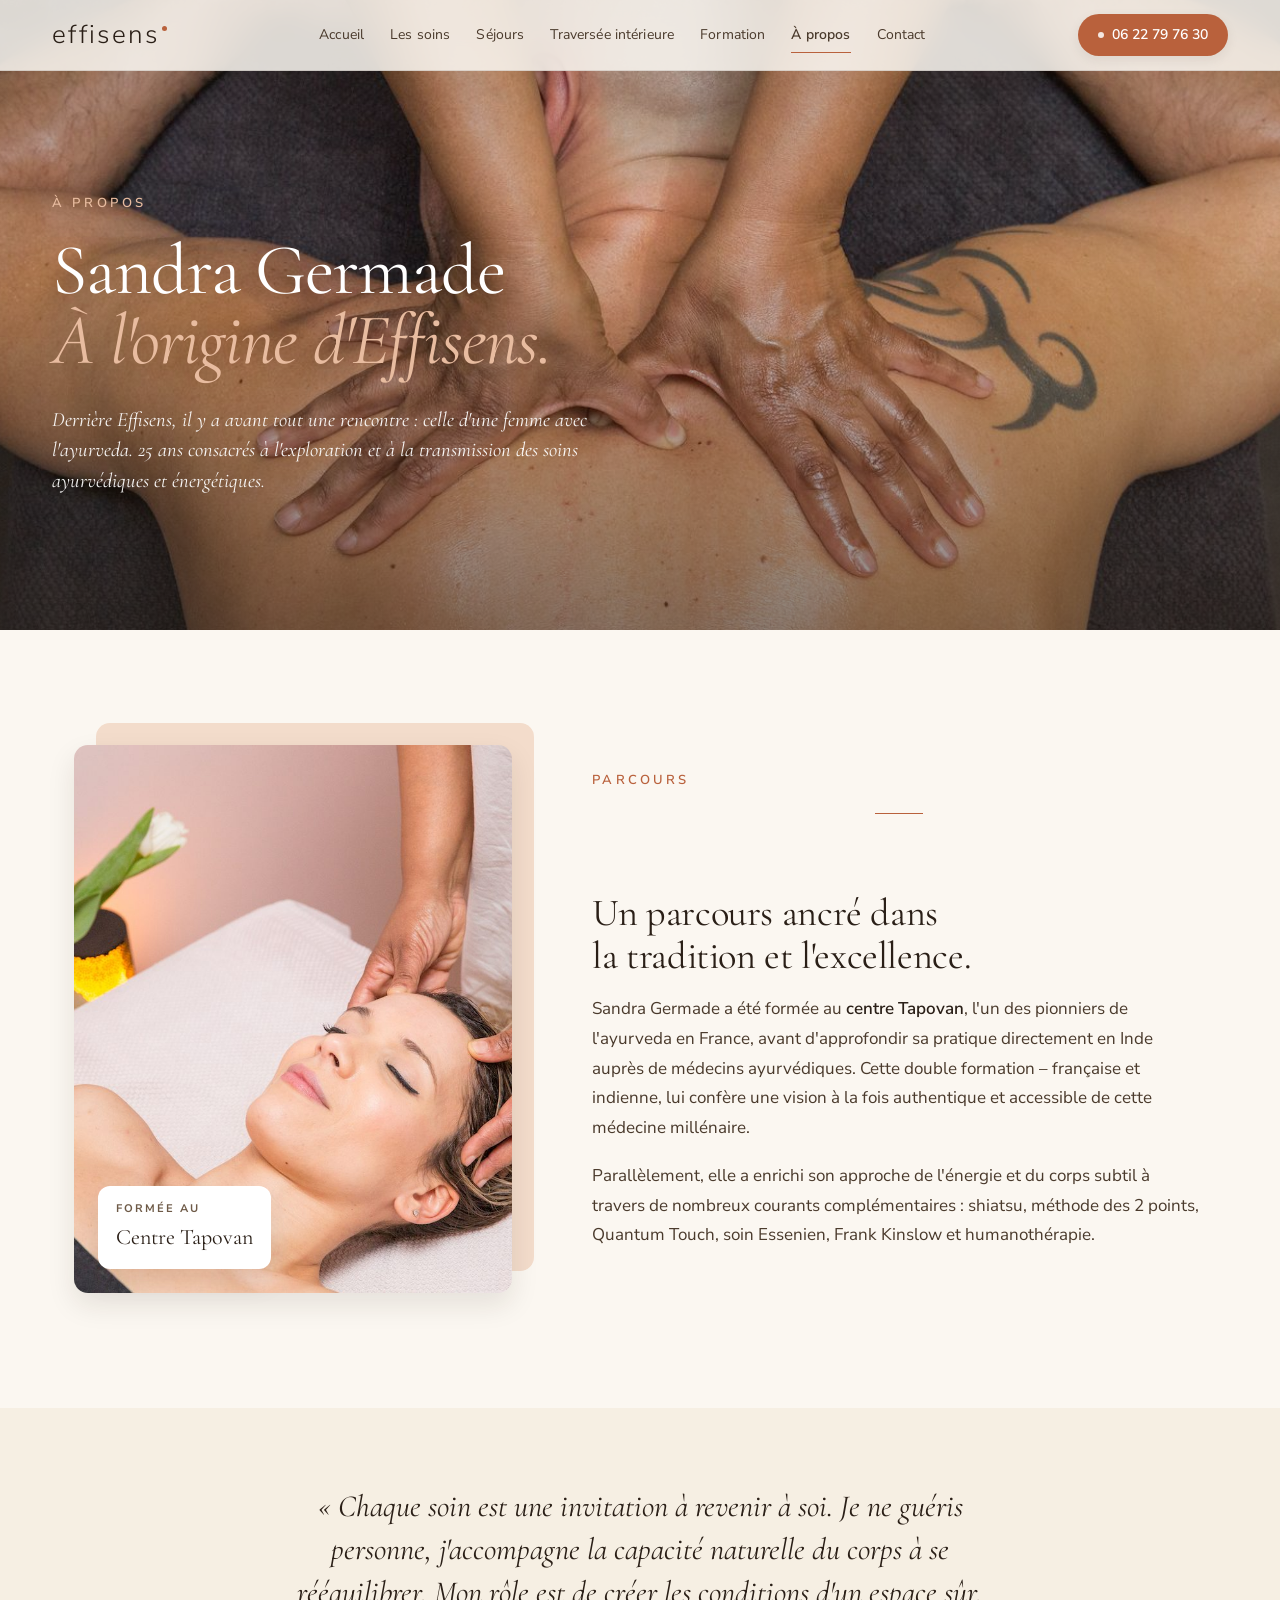
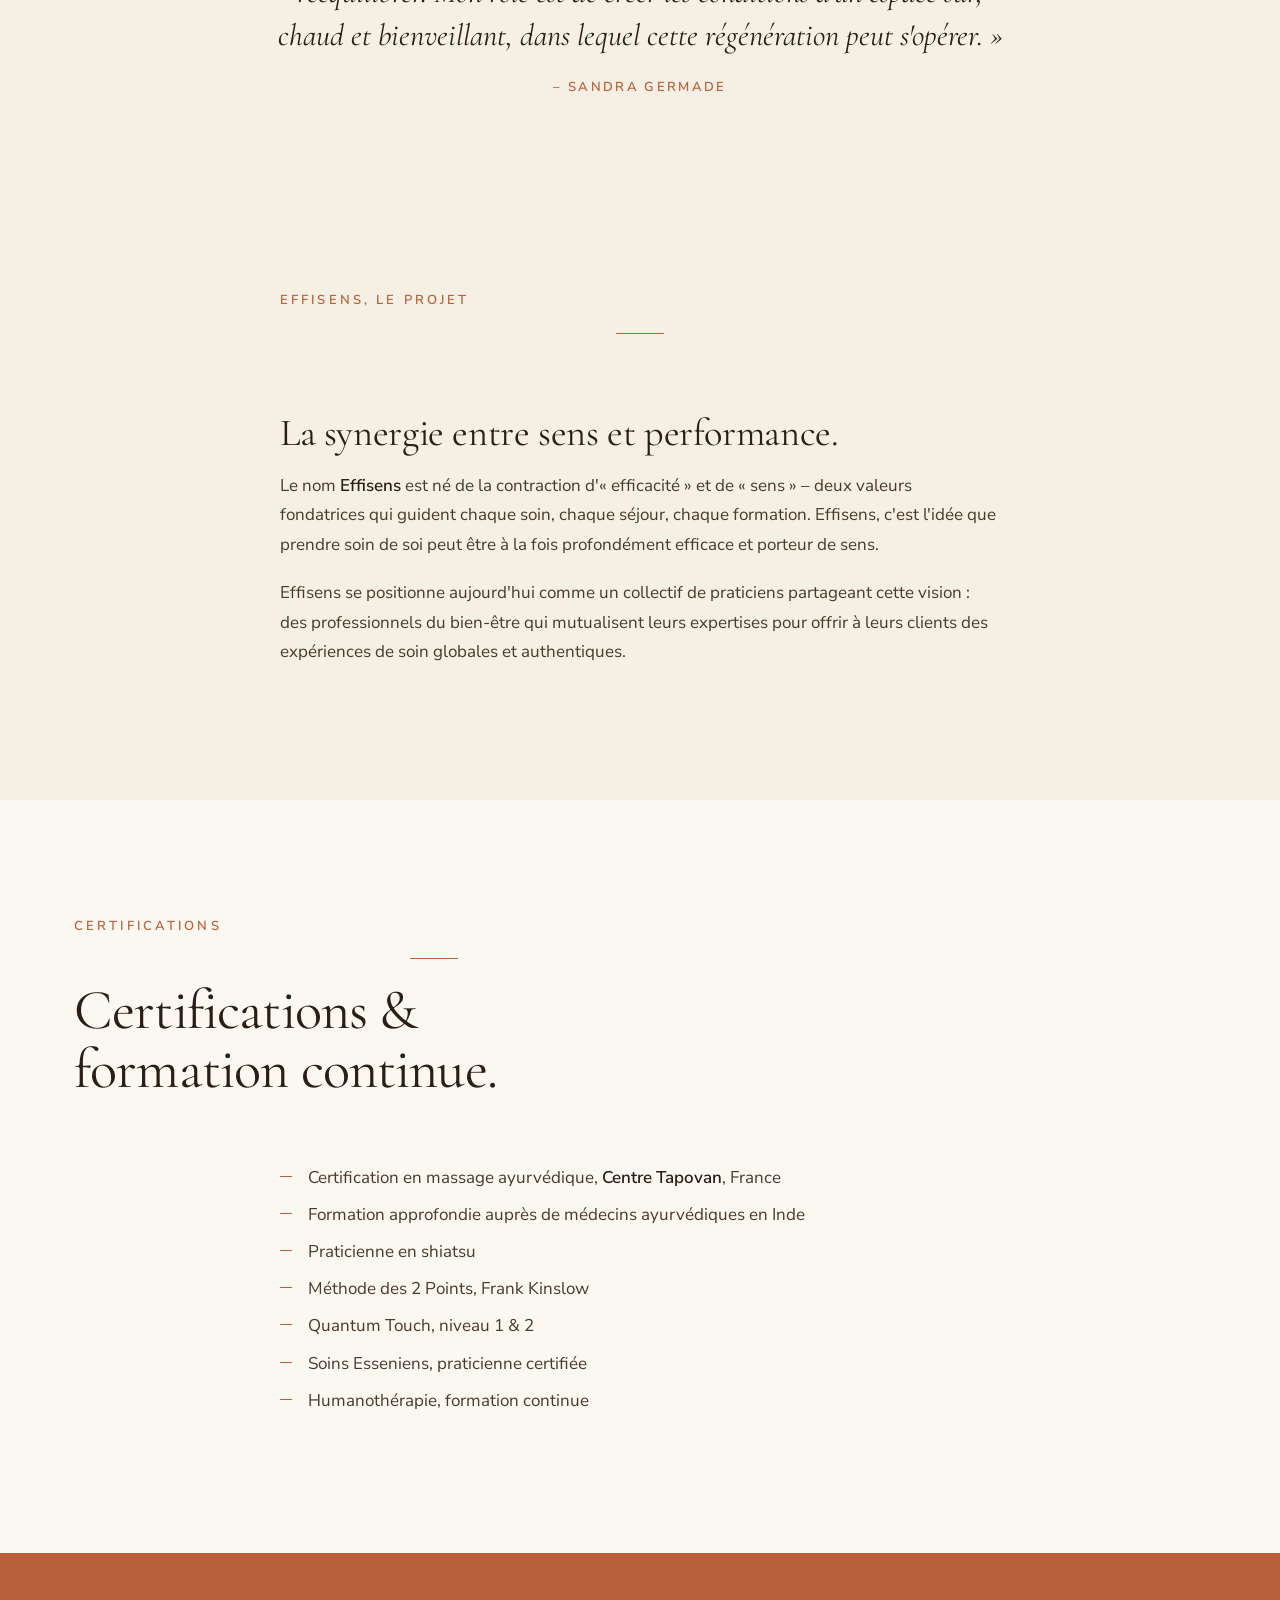
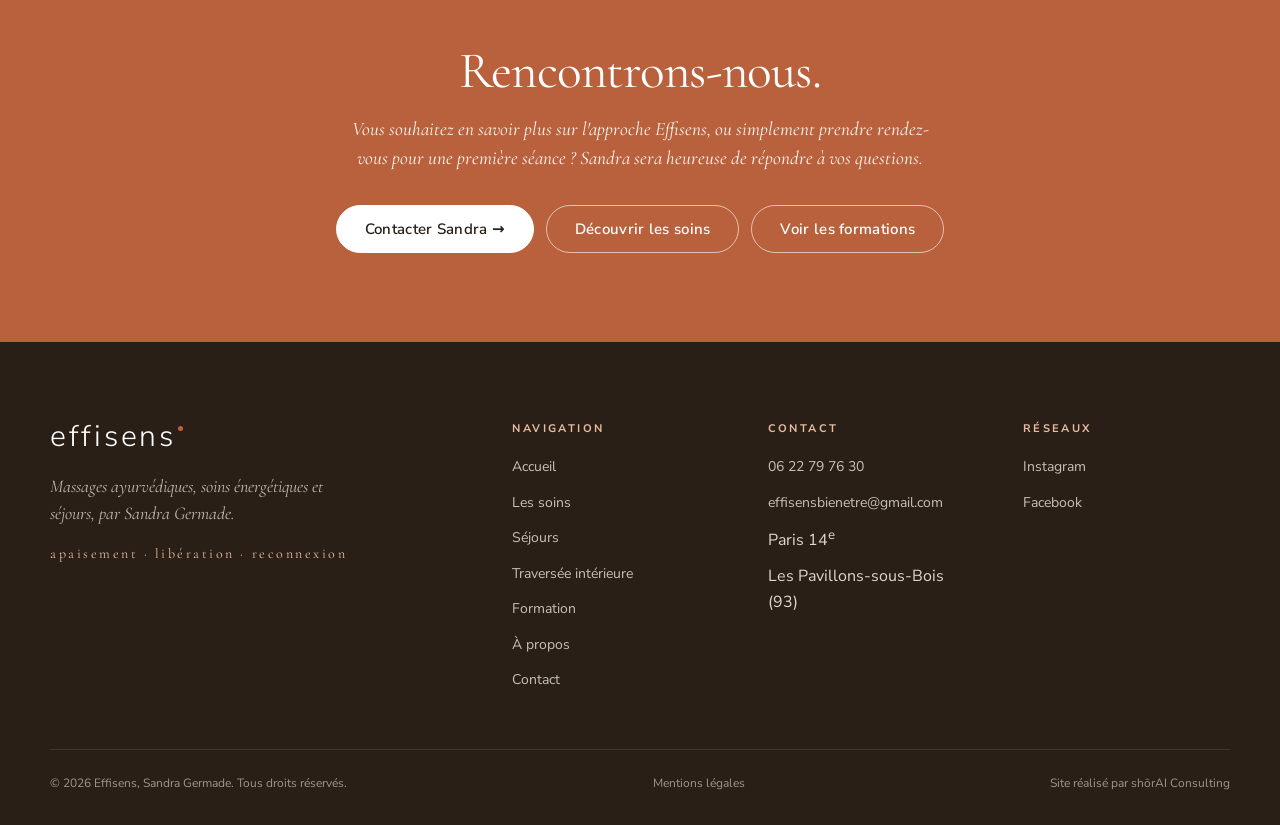
==== commit 75dd7c7a: "Ajout du crédit shōrAI dans le pied de page" ====
--- a/a-propos.html
+++ b/a-propos.html
@@ -206,6 +206,7 @@
     <div class="footer-bottom">
       <div>© <span id="year"></span> Effisens, Sandra Germade. Tous droits réservés.</div>
       <div><a href="mentions-legales.html">Mentions légales</a></div>
+      <div>Site réalisé par <a href="https://shorai-group.com/fr/" target="_blank" rel="noopener">shōrAI Consulting</a></div>
     </div>
   </footer>
 
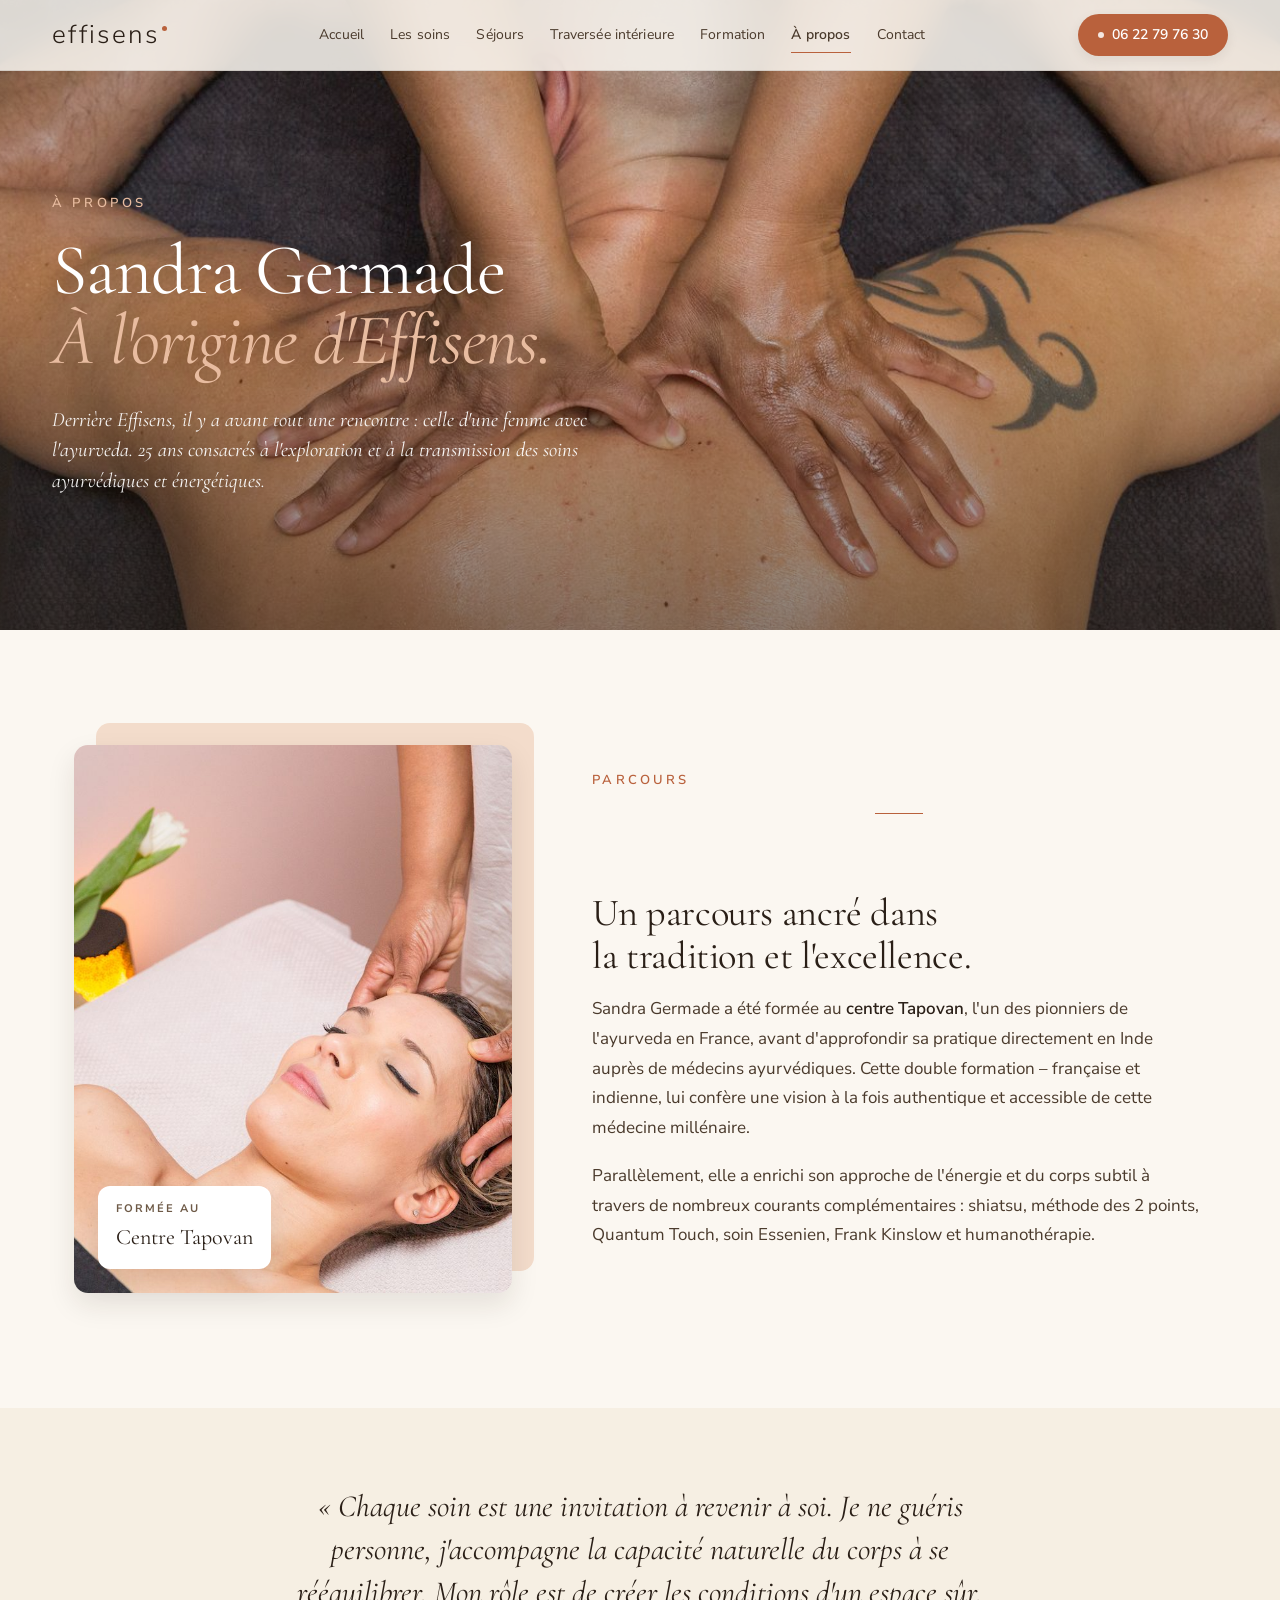
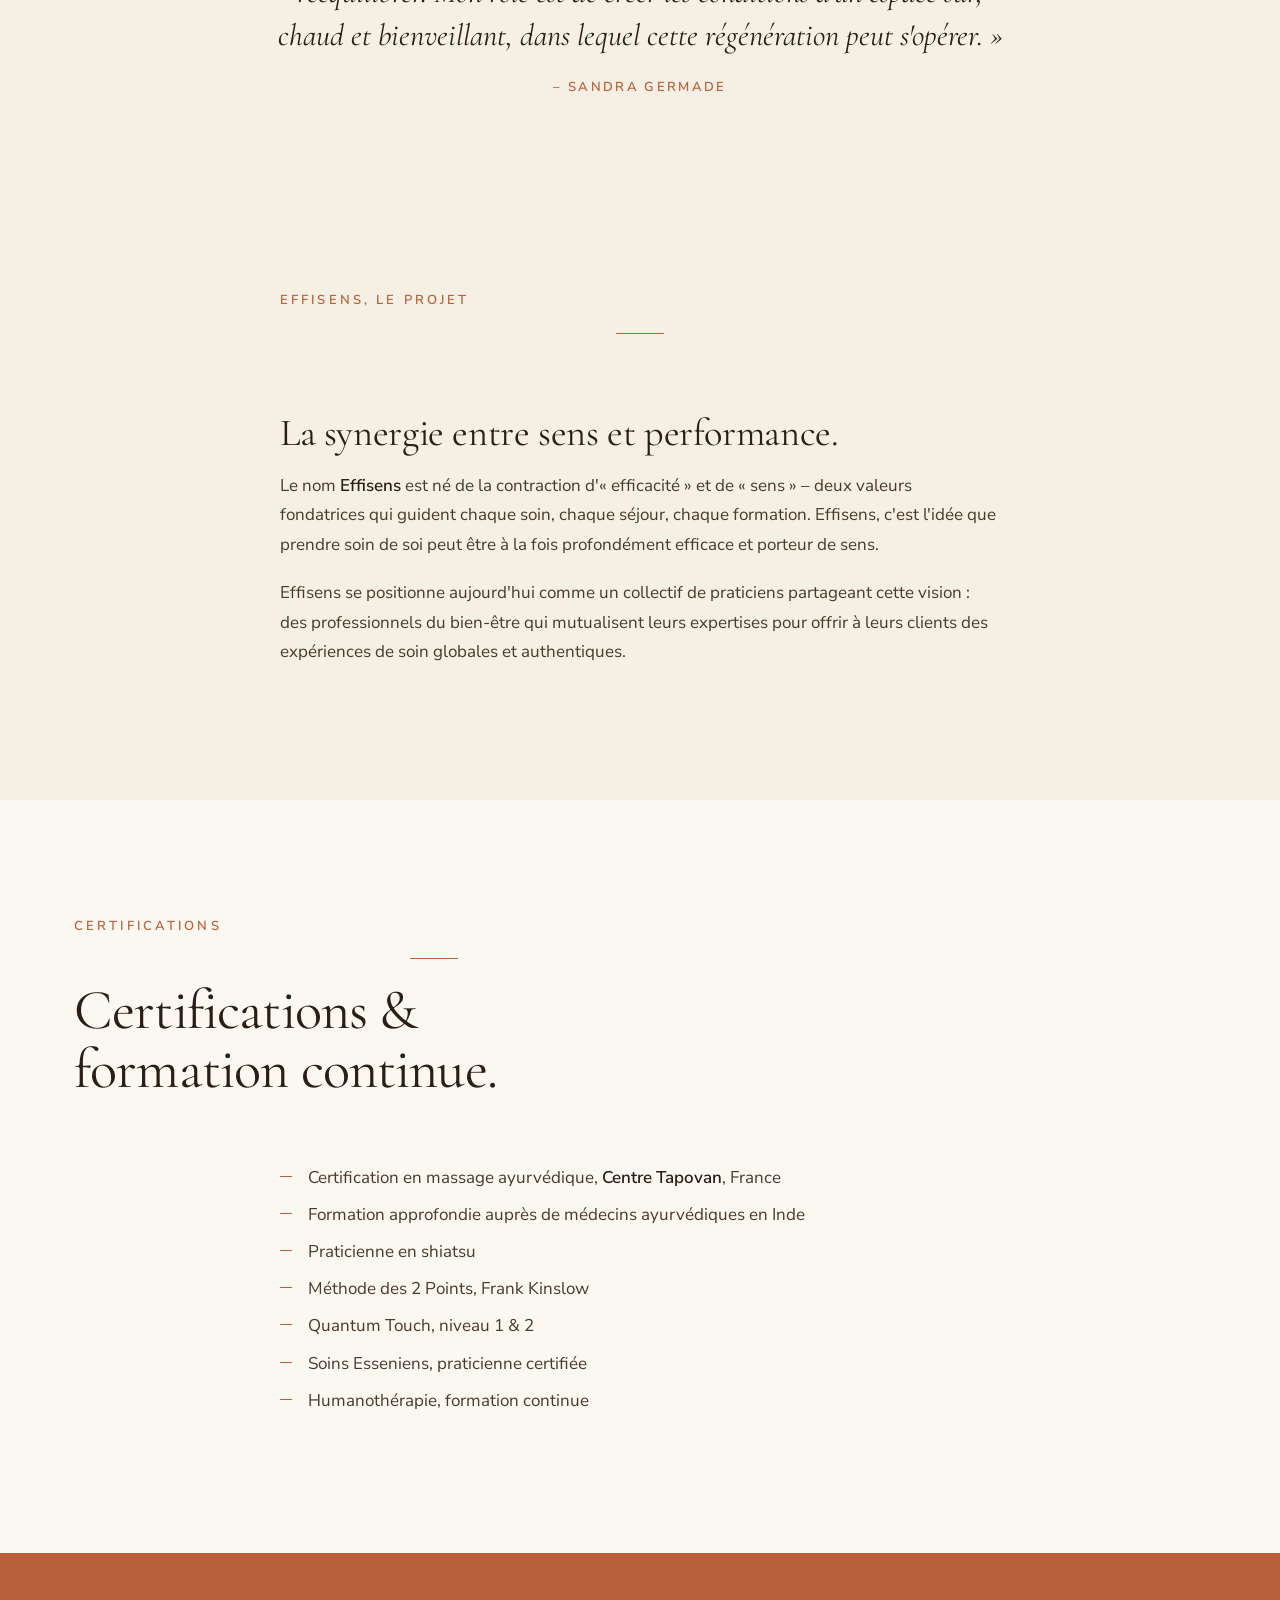
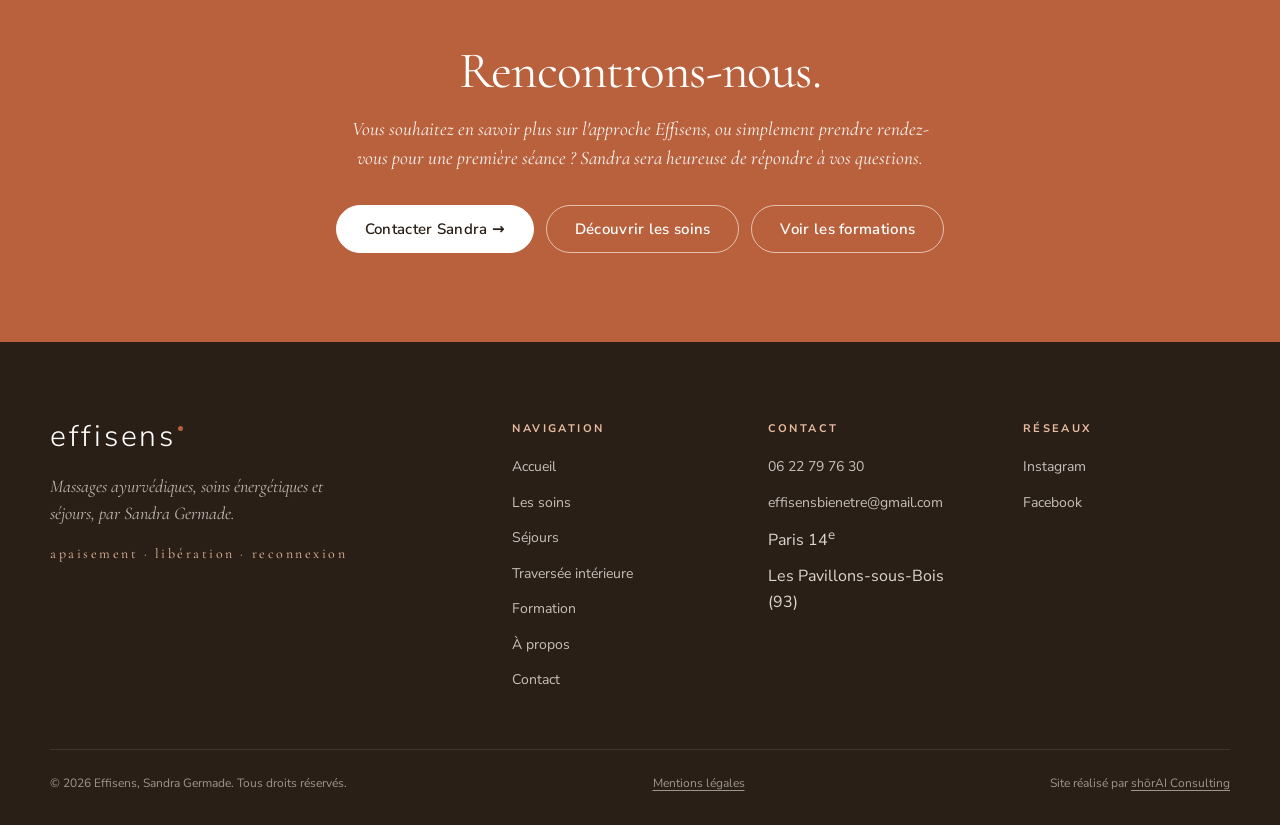
==== commit 40986b6c: "Mise à jour de la version des fichiers de style" ====
--- a/a-propos.html
+++ b/a-propos.html
@@ -7,7 +7,7 @@
   <meta name="viewport" content="width=device-width, initial-scale=1">
   <link rel="canonical" href="https://www.effisens.fr/a-propos">
   <link rel="icon" type="image/png" href="assets/img/schirchampi-icon.png">
-  <link rel="stylesheet" href="assets/css/site.css">
+  <link rel="stylesheet" href="assets/css/site.css?v=2">
 
   <meta property="og:type" content="profile">
   <meta property="og:locale" content="fr_FR">
@@ -211,6 +211,6 @@
   </footer>
 
   <script>document.getElementById('year').textContent = new Date().getFullYear();</script>
-  <script src="assets/js/site.js" defer></script>
+  <script src="assets/js/site.js?v=2" defer></script>
 </body>
 </html>
--- a/assets/css/site.css
+++ b/assets/css/site.css
@@ -625,3 +625,12 @@
   font-family: var(--font-body); font-size: 13px; font-weight: 600;
   color: var(--accent); letter-spacing: 0.18em; text-transform: uppercase;
 }
+
+/* ---------------- Correctif défilement ----------------
+   Certains hébergements (aperçu temporaire Hostinger) injectent
+   body { overflow-y: hidden } et html, body { height: 100% } : la page ne défile plus. */
+html, body { height: auto !important; min-height: 100%; }
+html, body { overflow-y: auto !important; }
+
+/* Crédit shōrAI */
+.footer-bottom a { color: inherit; text-decoration: underline; text-underline-offset: 3px; }
